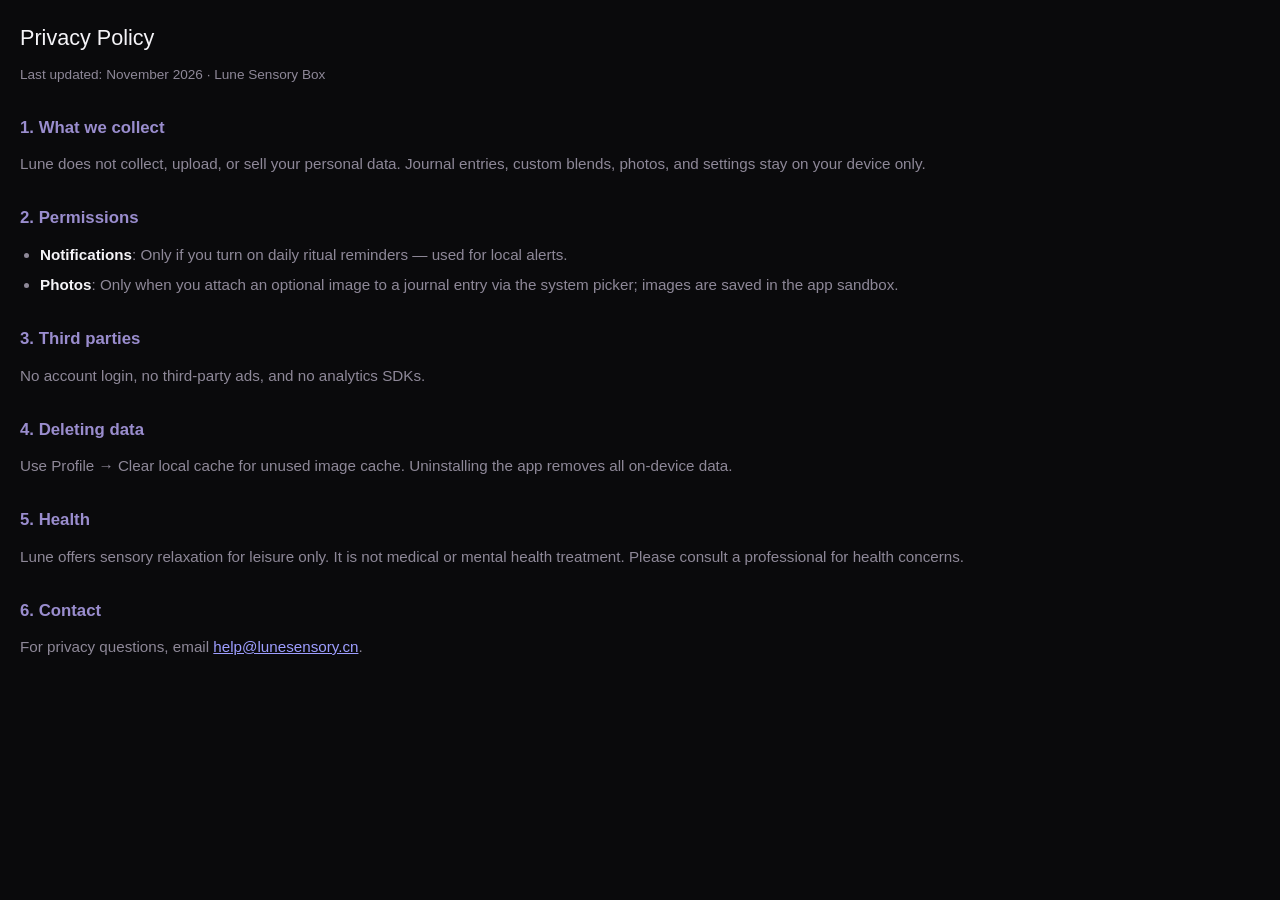
==== LuneProject/privacy-policy.html @ b75186b2 "lune" ====
<!DOCTYPE html>
<html lang="en">
<head>
    <meta charset="utf-8">
    <meta name="viewport" content="width=device-width, initial-scale=1, viewport-fit=cover">
    <title>Lune Privacy Policy</title>
    <style>
        :root {
            color-scheme: dark;
            --bg: #0a0a0c;
            --text: #f5f4f8;
            --muted: #8e8898;
            --accent: #9a8dce;
        }
        * { box-sizing: border-box; }
        body {
            margin: 0;
            padding: 20px 20px 48px;
            font-family: -apple-system, BlinkMacSystemFont, "Helvetica Neue", sans-serif;
            background: var(--bg);
            color: var(--text);
            line-height: 1.65;
            -webkit-text-size-adjust: 100%;
        }
        h1 { font-size: 1.35rem; font-weight: 500; margin: 0 0 8px; }
        .meta { font-size: 0.85rem; color: var(--muted); margin-bottom: 28px; }
        h2 { font-size: 1.05rem; font-weight: 600; color: var(--accent); margin: 1.75rem 0 0.6rem; }
        p { font-size: 0.95rem; color: var(--muted); margin: 0 0 0.75rem; }
        ul { margin: 0 0 0.75rem; padding-left: 1.25rem; color: var(--muted); font-size: 0.95rem; }
        li { margin-bottom: 0.35rem; }
    </style>
</head>
<body>
    <h1>Privacy Policy</h1>
    <p class="meta">Last updated: November 2026 · Lune Sensory Box</p>

    <h2>1. What we collect</h2>
    <p>Lune does not collect, upload, or sell your personal data. Journal entries, custom blends, photos, and settings stay on your device only.</p>

    <h2>2. Permissions</h2>
    <ul>
        <li><strong style="color:var(--text)">Notifications</strong>: Only if you turn on daily ritual reminders — used for local alerts.</li>
        <li><strong style="color:var(--text)">Photos</strong>: Only when you attach an optional image to a journal entry via the system picker; images are saved in the app sandbox.</li>
    </ul>

    <h2>3. Third parties</h2>
    <p>No account login, no third-party ads, and no analytics SDKs.</p>

    <h2>4. Deleting data</h2>
    <p>Use Profile → Clear local cache for unused image cache. Uninstalling the app removes all on-device data.</p>

    <h2>5. Health</h2>
    <p>Lune offers sensory relaxation for leisure only. It is not medical or mental health treatment. Please consult a professional for health concerns.</p>

    <h2>6. Contact</h2>
    <p>For privacy questions, email <a href="mailto:help@lunesensory.cn">help@lunesensory.cn</a>.</p>
</body>
</html>
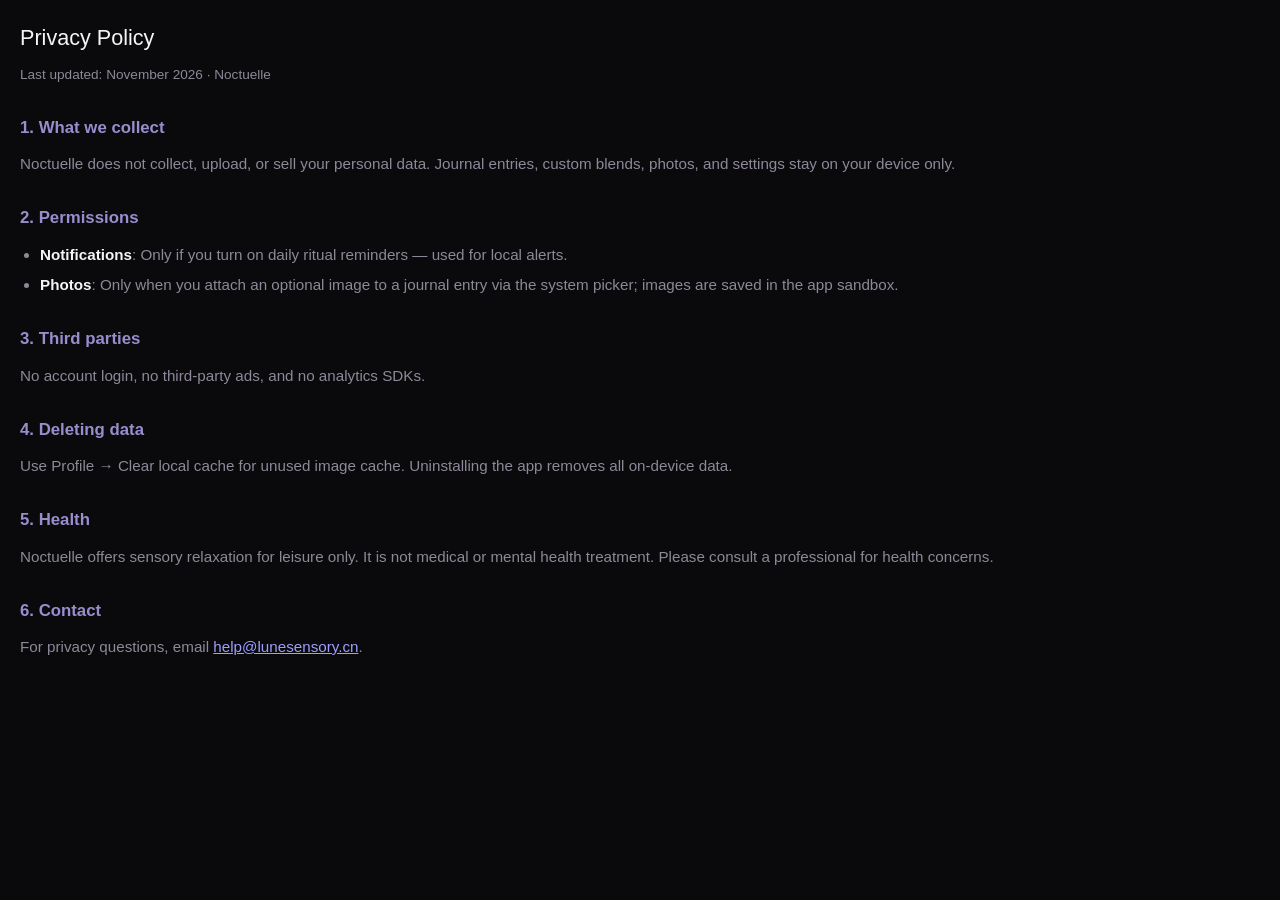
==== commit eb73155a: "update lune" ====
--- a/LuneProject/privacy-policy.html
+++ b/LuneProject/privacy-policy.html
@@ -3,7 +3,7 @@
 <head>
     <meta charset="utf-8">
     <meta name="viewport" content="width=device-width, initial-scale=1, viewport-fit=cover">
-    <title>Lune Privacy Policy</title>
+    <title>Noctuelle Privacy Policy</title>
     <style>
         :root {
             color-scheme: dark;
@@ -32,10 +32,10 @@
 </head>
 <body>
     <h1>Privacy Policy</h1>
-    <p class="meta">Last updated: November 2026 · Lune Sensory Box</p>
+    <p class="meta">Last updated: November 2026 · Noctuelle</p>
 
     <h2>1. What we collect</h2>
-    <p>Lune does not collect, upload, or sell your personal data. Journal entries, custom blends, photos, and settings stay on your device only.</p>
+    <p>Noctuelle does not collect, upload, or sell your personal data. Journal entries, custom blends, photos, and settings stay on your device only.</p>
 
     <h2>2. Permissions</h2>
     <ul>
@@ -50,7 +50,7 @@
     <p>Use Profile → Clear local cache for unused image cache. Uninstalling the app removes all on-device data.</p>
 
     <h2>5. Health</h2>
-    <p>Lune offers sensory relaxation for leisure only. It is not medical or mental health treatment. Please consult a professional for health concerns.</p>
+    <p>Noctuelle offers sensory relaxation for leisure only. It is not medical or mental health treatment. Please consult a professional for health concerns.</p>
 
     <h2>6. Contact</h2>
     <p>For privacy questions, email <a href="mailto:help@lunesensory.cn">help@lunesensory.cn</a>.</p>
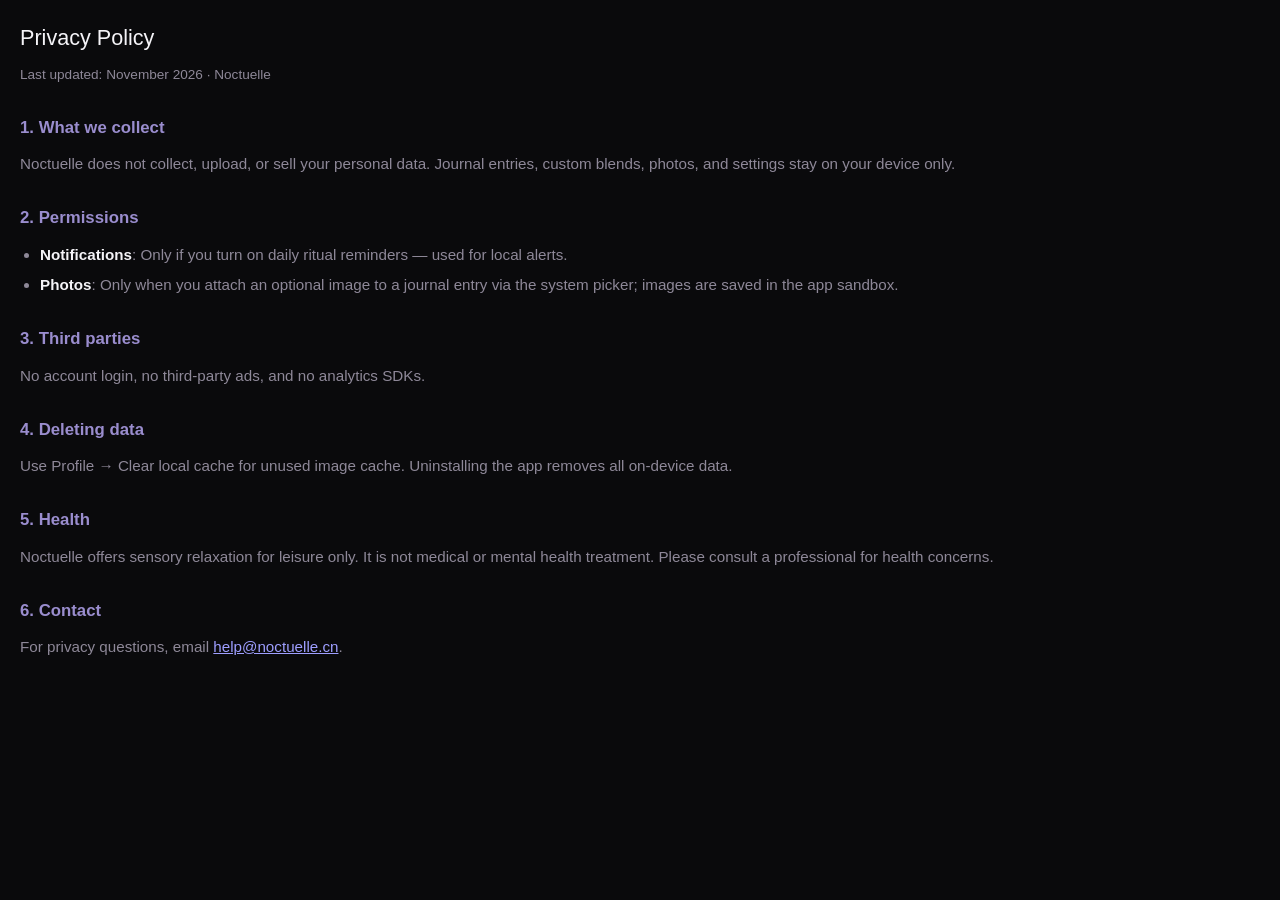
==== commit 7c2a709d: "update lune1" ====
--- a/LuneProject/privacy-policy.html
+++ b/LuneProject/privacy-policy.html
@@ -53,6 +53,6 @@
     <p>Noctuelle offers sensory relaxation for leisure only. It is not medical or mental health treatment. Please consult a professional for health concerns.</p>
 
     <h2>6. Contact</h2>
-    <p>For privacy questions, email <a href="mailto:help@lunesensory.cn">help@lunesensory.cn</a>.</p>
+    <p>For privacy questions, email <a href="mailto:help@noctuelle.cn">help@noctuelle.cn</a>.</p>
 </body>
 </html>
